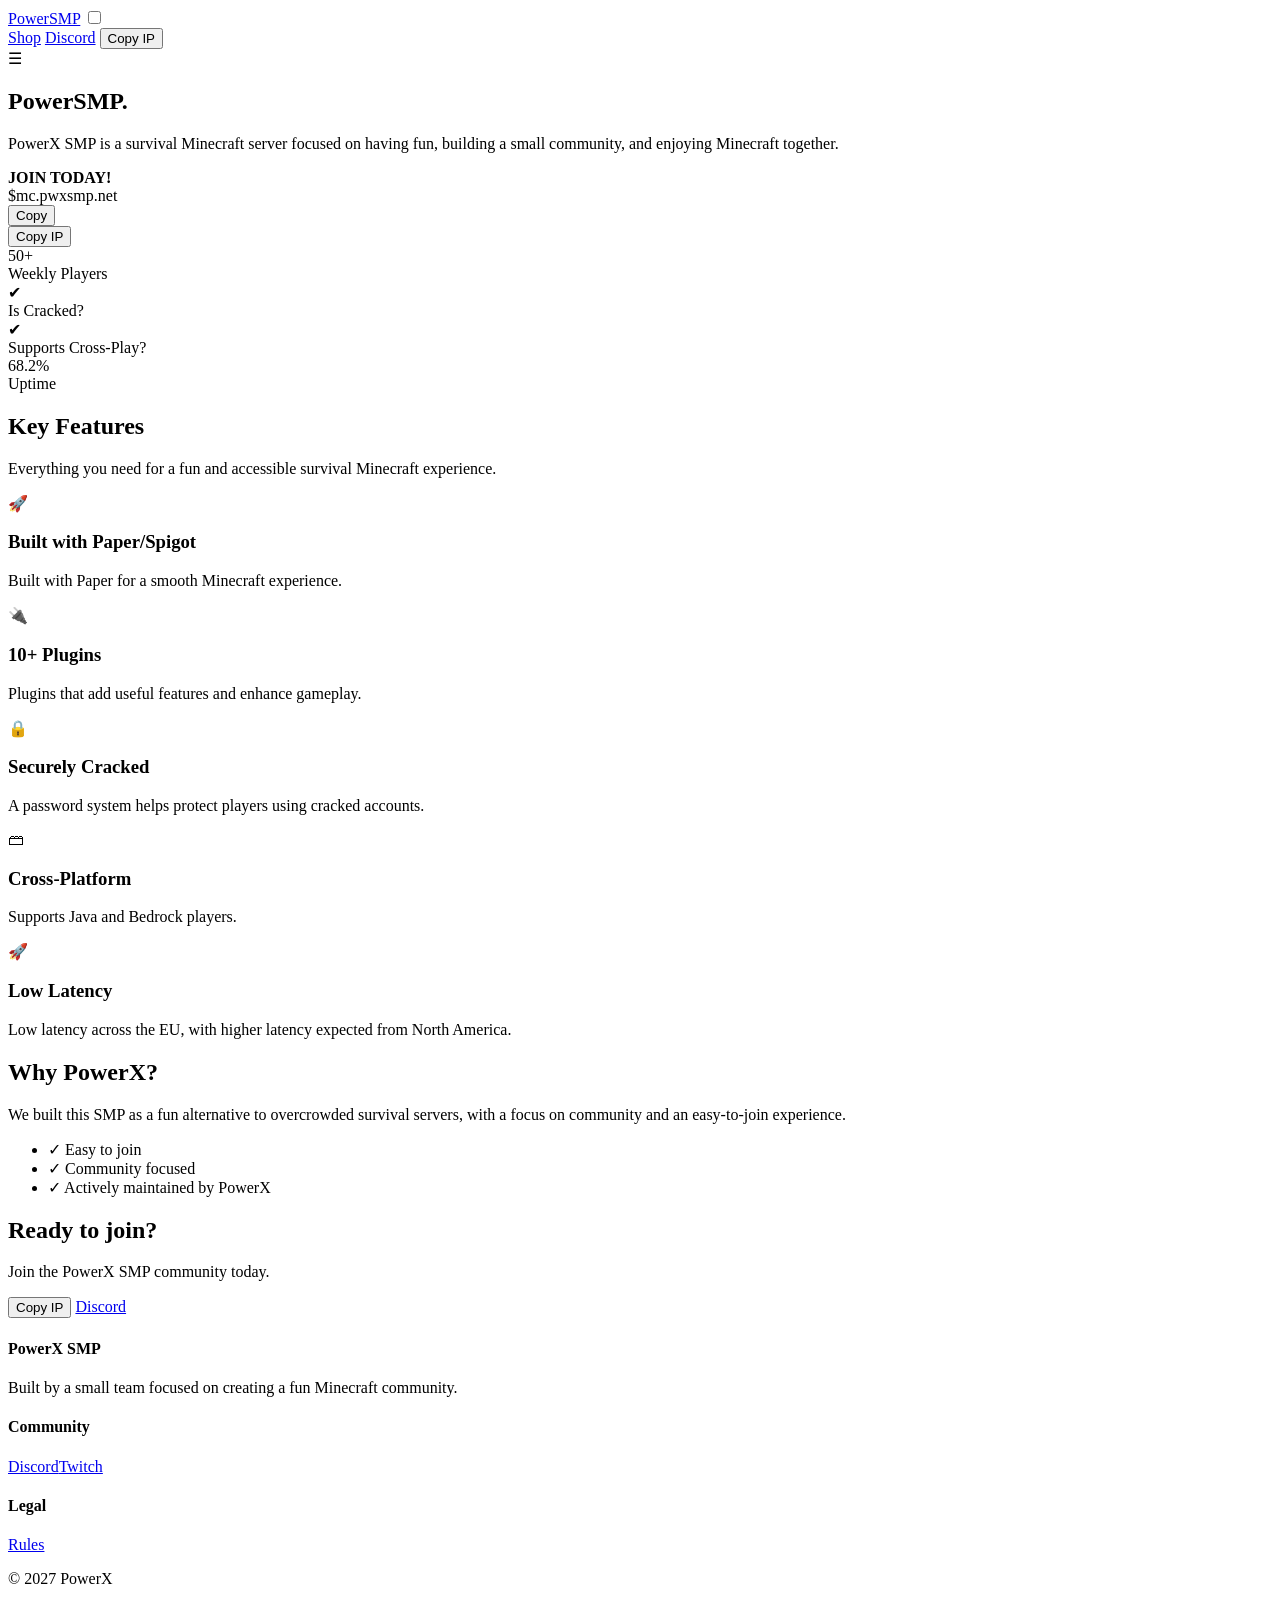
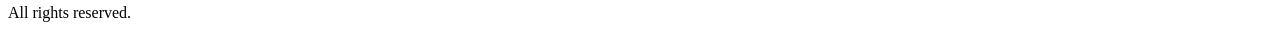
==== index.html @ aecd3ff0 "Add files via upload" ====
<!DOCTYPE html>
<html lang="en">
<head>
<meta charset="UTF-8">
<meta name="viewport" content="width=device-width, initial-scale=1.0">
<meta name="generator" content="Silex v3.9.0">
<link rel="stylesheet" href="css/index.css">
</head>
<body id="page-main" class="page-main">
<header class="oss-nav">
  <div class="oss-container nav-inner">
    <a href="index.html" class="oss-nav__logo">PowerSMP</a>
    <input type="checkbox" id="nav-toggle" class="navbar__checkbox">
    <nav class="navbar__menu">
      <a href="shop.html" class="oss-nav__link">Shop</a>
      <a href="https://discord.pwxsmp.net" class="oss-nav__link">Discord</a>
      <button type="button" class="oss-btn oss-btn--primary oss-btn--sm copy-ip">Copy IP</button>
    </nav>
    <label for="nav-toggle" class="navbar__toggle">☰</label>
  </div>
</header>

<main>
<section class="oss-hero">
  <div class="oss-container">
    <h1 class="oss-h1 oss-hero__title">PowerSMP.</h1>
    <p class="oss-body-lg oss-hero__subtitle">PowerX SMP is a survival Minecraft server focused on having fun, building a small community, and enjoying Minecraft together.</p>
    <div class="join-label"><b>JOIN TODAY!</b></div>
    <div class="oss-code">
      <div><span class="oss-code__prompt">$</span><span class="oss-code__command">mc.pwxsmp.net</span></div>
      <button type="button" class="oss-code__copy copy-ip">Copy</button>
    </div>
    <div class="hero-buttons"><button type="button" class="oss-btn oss-btn--primary oss-btn--lg copy-ip">Copy IP</button></div>
  </div>
</section>

<section class="oss-section oss-section--alt">
  <div class="oss-container">
    <div class="oss-stats">
      <div class="oss-stat"><div class="oss-stat__value">50+</div><div class="oss-stat__label">Weekly Players</div></div>
      <div class="oss-stat"><div class="oss-stat__value">✔</div><div class="oss-stat__label">Is Cracked?</div></div>
      <div class="oss-stat"><div class="oss-stat__value">✔</div><div class="oss-stat__label">Supports Cross-Play?</div></div>
      <div class="oss-stat"><div class="oss-stat__value">68.2%</div><div class="oss-stat__label">Uptime</div></div>
    </div>
  </div>
</section>

<section class="oss-section">
  <div class="oss-container">
    <h2 class="oss-h2">Key Features</h2>
    <p class="oss-body-lg section-subtitle">Everything you need for a fun and accessible survival Minecraft experience.</p>
    <div class="oss-grid oss-grid--3">
      <div class="oss-feature"><div class="oss-feature__icon">🚀</div><h3 class="oss-feature__title oss-h4">Built with Paper/Spigot</h3><p class="oss-feature__desc">Built with Paper for a smooth Minecraft experience.</p></div>
      <div class="oss-feature"><div class="oss-feature__icon">🔌</div><h3 class="oss-feature__title oss-h4">10+ Plugins</h3><p class="oss-feature__desc">Plugins that add useful features and enhance gameplay.</p></div>
      <div class="oss-feature"><div class="oss-feature__icon">🔒</div><h3 class="oss-feature__title oss-h4">Securely Cracked</h3><p class="oss-feature__desc">A password system helps protect players using cracked accounts.</p></div>
      <div class="oss-feature"><div class="oss-feature__icon">🗃</div><h3 class="oss-feature__title oss-h4">Cross-Platform</h3><p class="oss-feature__desc">Supports Java and Bedrock players.</p></div>
      <div class="oss-feature"><div class="oss-feature__icon">🚀</div><h3 class="oss-feature__title oss-h4">Low Latency</h3><p class="oss-feature__desc">Low latency across the EU, with higher latency expected from North America.</p></div>
    </div>
  </div>
</section>

<section class="oss-section oss-section--alt">
  <div class="oss-container">
    <div class="why-grid">
      <div>
        <h2 class="oss-h2">Why PowerX?</h2>
        <p class="oss-body">We built this SMP as a fun alternative to overcrowded survival servers, with a focus on community and an easy-to-join experience.</p>
        <ul class="check-list">
          <li><span>✓</span> Easy to join</li>
          <li><span>✓</span> Community focused</li>
          <li><span>✓</span> Actively maintained by PowerX</li>
        </ul>
      </div>
    </div>
  </div>
</section>

<section class="oss-section oss-section--alt">
  <div class="oss-container cta">
    <h2 class="oss-h2">Ready to join?</h2>
    <p class="oss-body-lg">Join the PowerX SMP community today.</p>
    <div class="hero-buttons">
      <button type="button" class="oss-btn oss-btn--primary oss-btn--lg copy-ip">Copy IP</button>
      <a href="https://discord.pwxsmp.net" class="oss-btn oss-btn--secondary oss-btn--lg">Discord</a>
    </div>
  </div>
</section>
</main>

<footer class="oss-footer">
  <div class="oss-container">
    <div class="oss-footer__grid">
      <div><h4 class="oss-footer__title">PowerX SMP</h4><p class="oss-footer__text">Built by a small team focused on creating a fun Minecraft community.</p></div>
      <div><h4 class="oss-footer__title">Community</h4><a href="https://discord.pwxsmp.net" class="oss-footer__link">Discord</a><a href="#" class="oss-footer__link">Twitch</a></div>
      <div><h4 class="oss-footer__title">Legal</h4><a href="#" class="oss-footer__link">Rules</a></div>
    </div>
  </div>
  <div class="oss-footer__bottom"><p>© 2027 PowerX</p><p>All rights reserved.</p></div>
</footer>

<script>
(() => {
  const ip = 'mc.pwxsmp.net';
  document.querySelectorAll('.copy-ip').forEach(button => {
    button.addEventListener('click', async () => {
      try {
        await navigator.clipboard.writeText(ip);
      } catch {
        const input = document.createElement('input');
        input.value = ip;
        document.body.appendChild(input);
        input.select();
        document.execCommand('copy');
        input.remove();
      }
      const oldText = button.textContent;
      button.textContent = 'Copied!';
      setTimeout(() => button.textContent = oldText, 1400);
    });
  });
})();
</script>
</body>
</html>
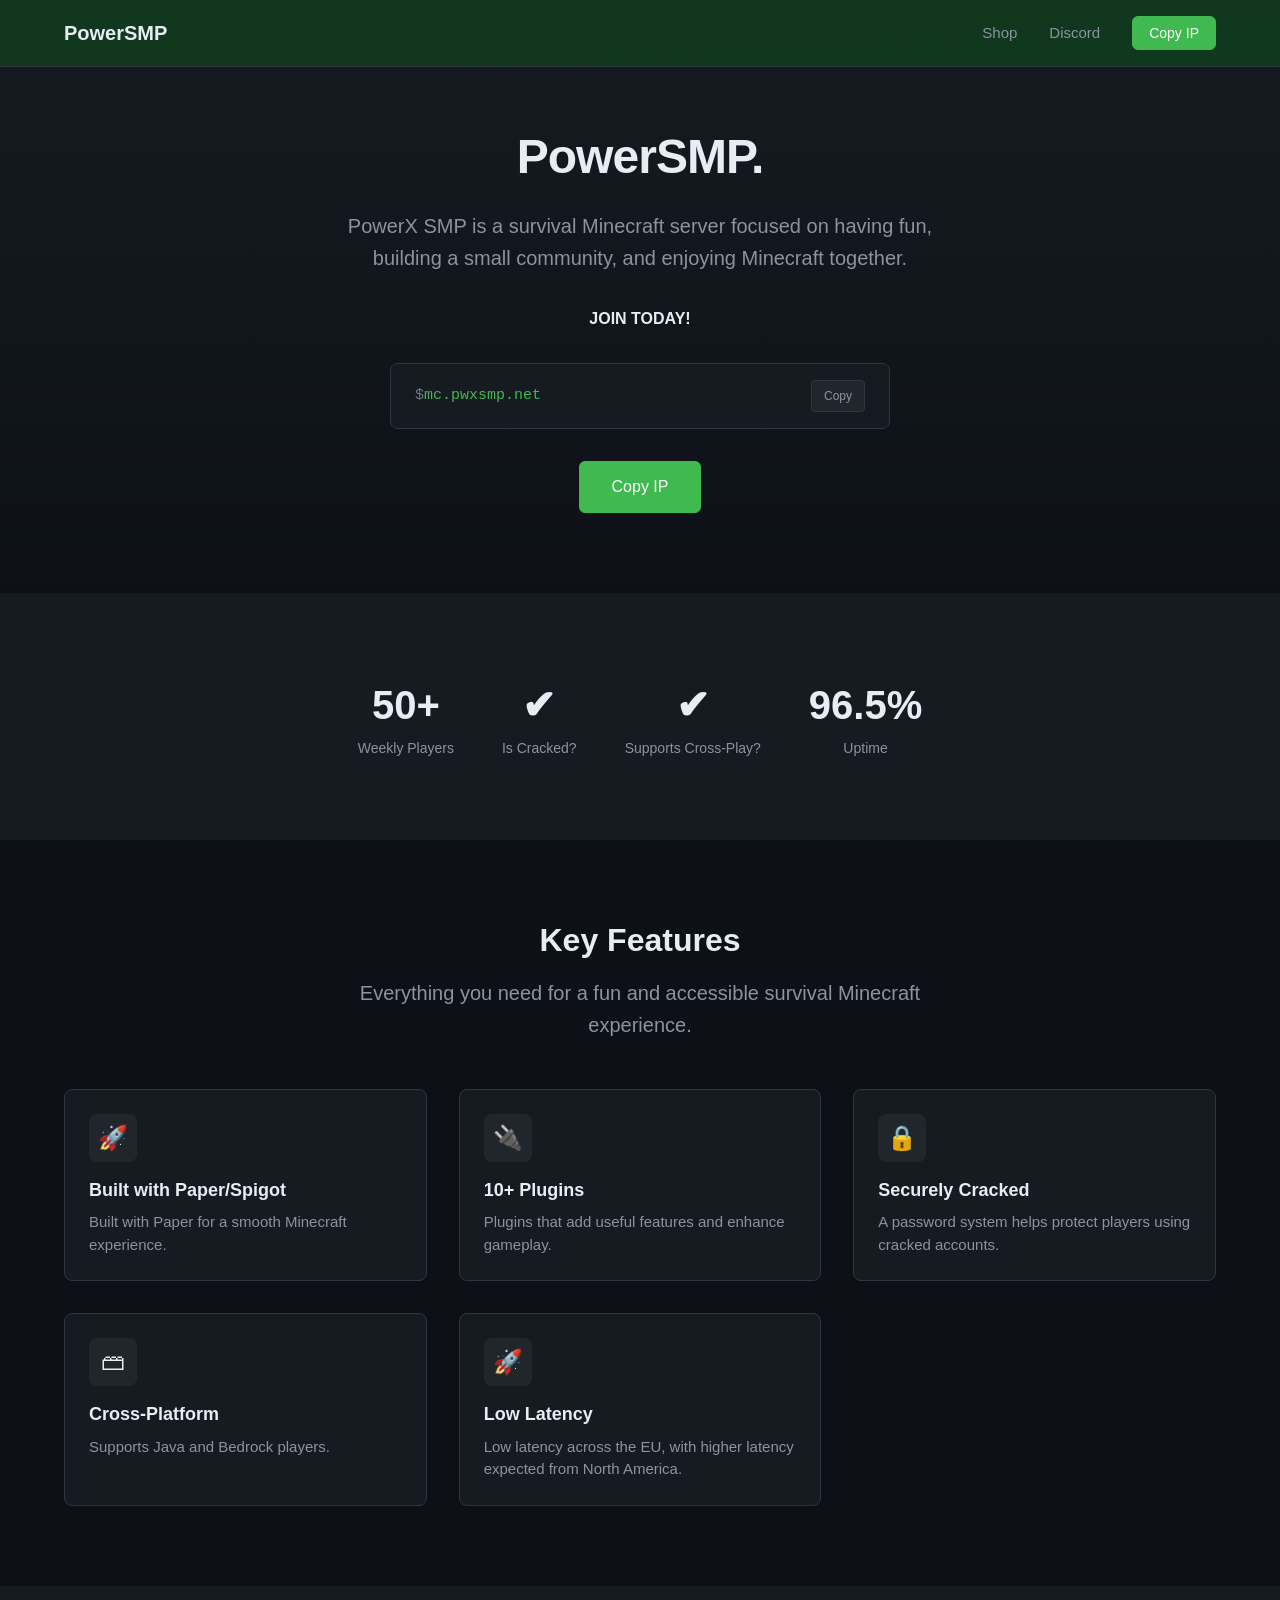
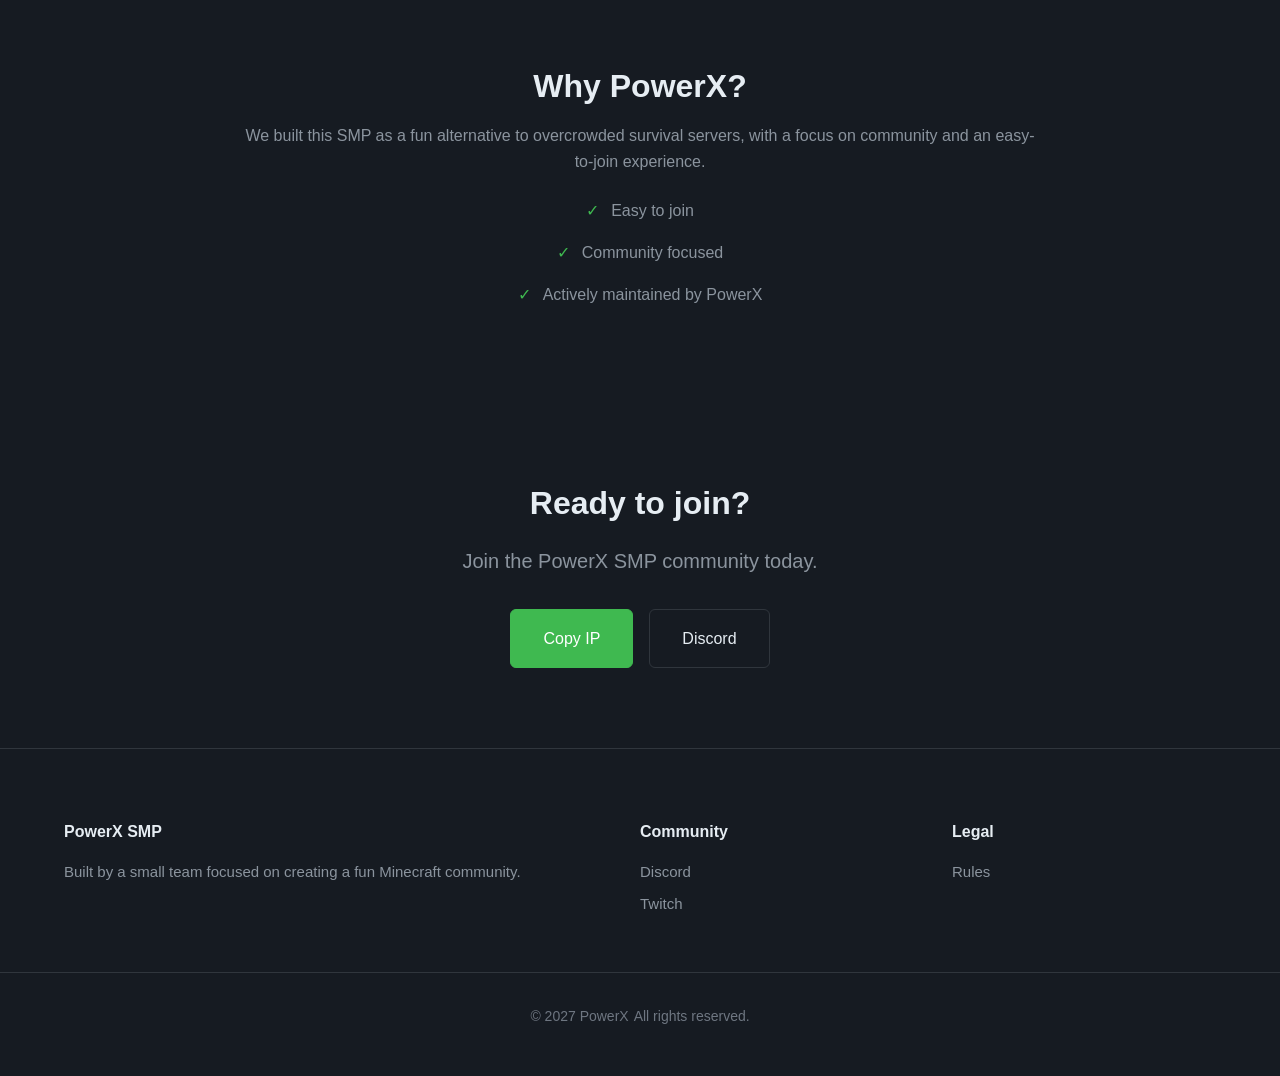
==== commit 6ab07bfa: "Update index.html" ====
--- a/index.html
+++ b/index.html
@@ -40,7 +40,7 @@
       <div class="oss-stat"><div class="oss-stat__value">50+</div><div class="oss-stat__label">Weekly Players</div></div>
       <div class="oss-stat"><div class="oss-stat__value">✔</div><div class="oss-stat__label">Is Cracked?</div></div>
       <div class="oss-stat"><div class="oss-stat__value">✔</div><div class="oss-stat__label">Supports Cross-Play?</div></div>
-      <div class="oss-stat"><div class="oss-stat__value">68.2%</div><div class="oss-stat__label">Uptime</div></div>
+      <div class="oss-stat"><div class="oss-stat__value">96.5%</div><div class="oss-stat__label">Uptime</div></div>
     </div>
   </div>
 </section>
--- a/css/index.css
+++ b/css/index.css
@@ -0,0 +1 @@
+*{box-sizing:border-box}body{margin:0}:root{--color-accent:#58A6FF;--color-accent-hover:#79C0FF;--color-bg:#0D1117;--color-bg-secondary:#161B22;--color-bg-tertiary:#21262D;--color-border:#30363D;--color-danger:#F85149;--color-success:#3FB950;--color-text:#E6EDF3;--color-text-muted:#8B949E;--color-text-subtle:#6E7681;--color-warning:#D29922;--font-mono:'JetBrains Mono','Fira Code','SF Mono',Consolas,monospace;--font-sans:-apple-system,BlinkMacSystemFont,'Segoe UI','Noto Sans',Helvetica,Arial,sans-serif}body{background:var(--color-bg);color:var(--color-text);font-family:var(--font-sans);line-height:1.6}.oss-h1{font-size:3rem;font-weight:700;letter-spacing:-.02em;line-height:1.2;margin:0 0 1rem}.oss-h2{font-size:2rem;font-weight:600;line-height:1.3;margin:0 0 1rem;text-align:center}.oss-h4{font-size:1.125rem;font-weight:600;line-height:1.4;margin:0 0 .5rem}.oss-body{color:var(--color-text-muted);font-size:1rem}.oss-body-lg{color:var(--color-text-muted);font-size:1.25rem}.oss-container{margin:0 auto;max-width:1200px;padding:0 1.5rem}.oss-section{padding:5rem 0}.oss-section--alt{background:var(--color-bg-secondary)}.oss-grid{display:grid;gap:2rem}.oss-grid--2{grid-template-columns:repeat(2,1fr)}.oss-grid--3{grid-template-columns:repeat(3,1fr)}.oss-nav{backdrop-filter:blur(10px);background:linear-gradient(rgba(13,17,23,.82),rgba(13,17,23,.82)),url("../assets/Untitled.png") center/cover no-repeat;border-bottom:1px solid var(--color-border);left:0;padding:1rem 0;position:fixed;right:0;top:0;z-index:1000}.nav-inner{align-items:center;display:flex;justify-content:space-between}.oss-nav__logo{color:var(--color-text);display:flex;font-size:1.25rem;font-weight:700;text-decoration:none}.oss-nav__logo:hover{color:var(--color-accent)}.oss-nav__link{color:var(--color-text-muted);font-size:.9375rem;text-decoration:none;transition:color .2s}.oss-nav__link:hover{color:var(--color-text)}.oss-btn{align-items:center;border:1px solid transparent;border-radius:6px;cursor:pointer;display:inline-flex;font-size:.9375rem;font-weight:500;gap:.5rem;padding:.75rem 1.5rem;text-decoration:none;transition:all .2s}.oss-btn--primary{background:var(--color-success);border-color:var(--color-success);color:#fff}.oss-btn--primary:hover{background:#2EA043;border-color:#2EA043}.oss-btn--secondary{background:transparent;border-color:var(--color-border);color:var(--color-text)}.oss-btn--secondary:hover{background:var(--color-bg-tertiary);border-color:var(--color-text-subtle)}.oss-btn--lg{font-size:1rem;padding:1rem 2rem}.oss-btn--sm{font-size:.875rem;padding:.5rem 1rem}.oss-btn:disabled{cursor:not-allowed;opacity:.55}.oss-hero{background:linear-gradient(180deg,var(--color-bg-secondary) 0%,var(--color-bg) 100%);padding:8rem 0 5rem;text-align:center}.oss-hero__title{margin:0 auto 1.5rem;max-width:800px}.oss-hero__subtitle{margin:0 auto 2rem;max-width:600px}.oss-code{align-items:center;background:var(--color-bg-secondary);border:1px solid var(--color-border);border-radius:8px;display:flex;font-family:var(--font-mono);font-size:.9375rem;gap:1rem;justify-content:space-between;margin:2rem auto;max-width:500px;overflow-x:auto;padding:1rem 1.5rem}.oss-code__prompt{color:var(--color-text-subtle);user-select:none}.oss-code__command{color:var(--color-success)}.oss-code__copy{background:var(--color-bg-tertiary);border:1px solid var(--color-border);border-radius:4px;color:var(--color-text-muted);cursor:pointer;font-size:.75rem;padding:.5rem .75rem}.oss-code__copy:hover{background:var(--color-border);color:var(--color-text)}.oss-feature{background:var(--color-bg-secondary);border:1px solid var(--color-border);border-radius:8px;padding:1.5rem;transition:border-color .2s}.oss-feature:hover{border-color:var(--color-text-subtle)}.oss-feature__icon{align-items:center;background:var(--color-bg-tertiary);border-radius:8px;display:flex;font-size:1.5rem;height:48px;justify-content:center;margin-bottom:1rem;width:48px}.oss-feature__title{color:var(--color-text);margin-bottom:.5rem}.oss-feature__desc{color:var(--color-text-muted);font-size:.9375rem;line-height:1.5;margin:0}.oss-stats{display:flex;flex-wrap:wrap;gap:3rem;justify-content:center}.oss-stat{text-align:center}.oss-stat__value{color:var(--color-text);font-size:2.5rem;font-weight:700}.oss-stat__label{color:var(--color-text-muted);font-size:.875rem}.oss-footer{background:var(--color-bg-secondary);border-top:1px solid var(--color-border);padding:3rem 0}.oss-footer__grid{display:grid;gap:3rem;grid-template-columns:2fr 1fr 1fr}.oss-footer__title{color:var(--color-text);font-weight:600;margin-bottom:1rem}.oss-footer__text,.oss-footer__link{color:var(--color-text-muted);font-size:.9375rem}.oss-footer__link{display:block;margin-bottom:.5rem;text-decoration:none}.oss-footer__link:hover{color:var(--color-accent)}.oss-footer__bottom{align-items:center;border-top:1px solid var(--color-border);column-gap:5px;display:flex;flex-wrap:wrap;justify-content:center;margin:3rem auto 0;padding:2rem 0 0;text-align:center}.oss-footer__bottom p{color:var(--color-text-subtle);font-size:.875rem;margin:0}.navbar__menu{align-items:center;column-gap:32px;display:flex}.navbar__checkbox{display:none}.navbar__toggle{display:none}.hero-buttons{display:flex;gap:1rem;justify-content:center;margin-top:2rem}.join-label{text-align:center}.section-subtitle{text-align:center;margin:0 auto 3rem;max-width:600px}.why-grid{max-width:800px;margin:0 auto}.why-grid .oss-body{text-align:center}.check-list{list-style:none;margin:1.5rem 0 0;padding:0}.check-list li{color:var(--color-text-muted);display:flex;gap:.75rem;margin-bottom:1rem;justify-content:center}.check-list span{color:var(--color-success)}.cta{text-align:center}.oss-card{background:var(--color-bg-secondary);border:1px solid var(--color-border);border-radius:8px;padding:2rem}@media(max-width:768px){.oss-grid--2,.oss-grid--3{grid-template-columns:1fr}.oss-h1{font-size:2rem}.oss-h2{font-size:1.5rem}.oss-section{padding:3rem 0}.oss-footer__grid{grid-template-columns:1fr;row-gap:1rem}.navbar__menu{background:#161b22;box-shadow:0 4px 10px rgba(0,0,0,.44);display:flex;flex-direction:column;left:0;max-height:0;opacity:0;overflow:hidden;padding:0;position:absolute;right:0;top:80px;transition:all .3s ease-in-out}.navbar__toggle{cursor:pointer;display:block;font-size:1.8rem;padding:0 10px}.navbar__checkbox:checked~.navbar__menu{max-height:100vh;opacity:1;padding:50px 20px}.hero-buttons{flex-wrap:wrap}}
